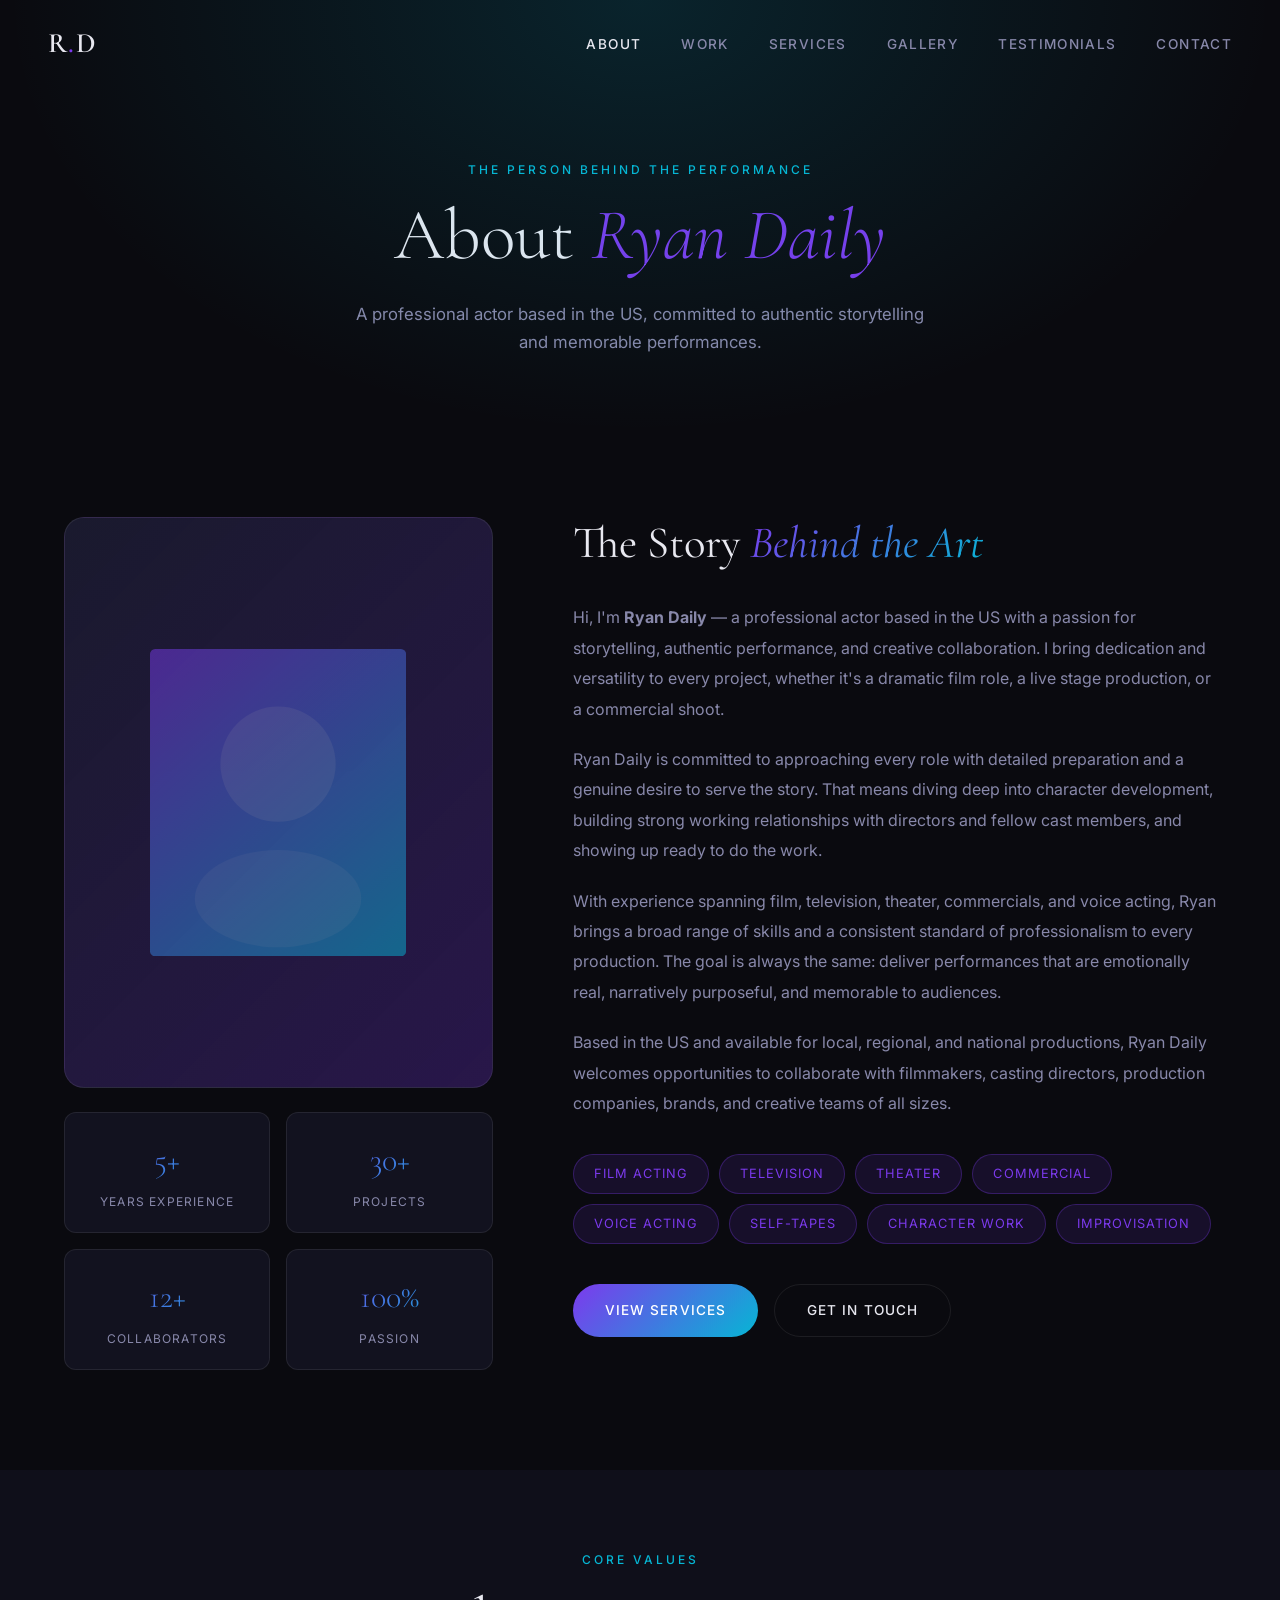
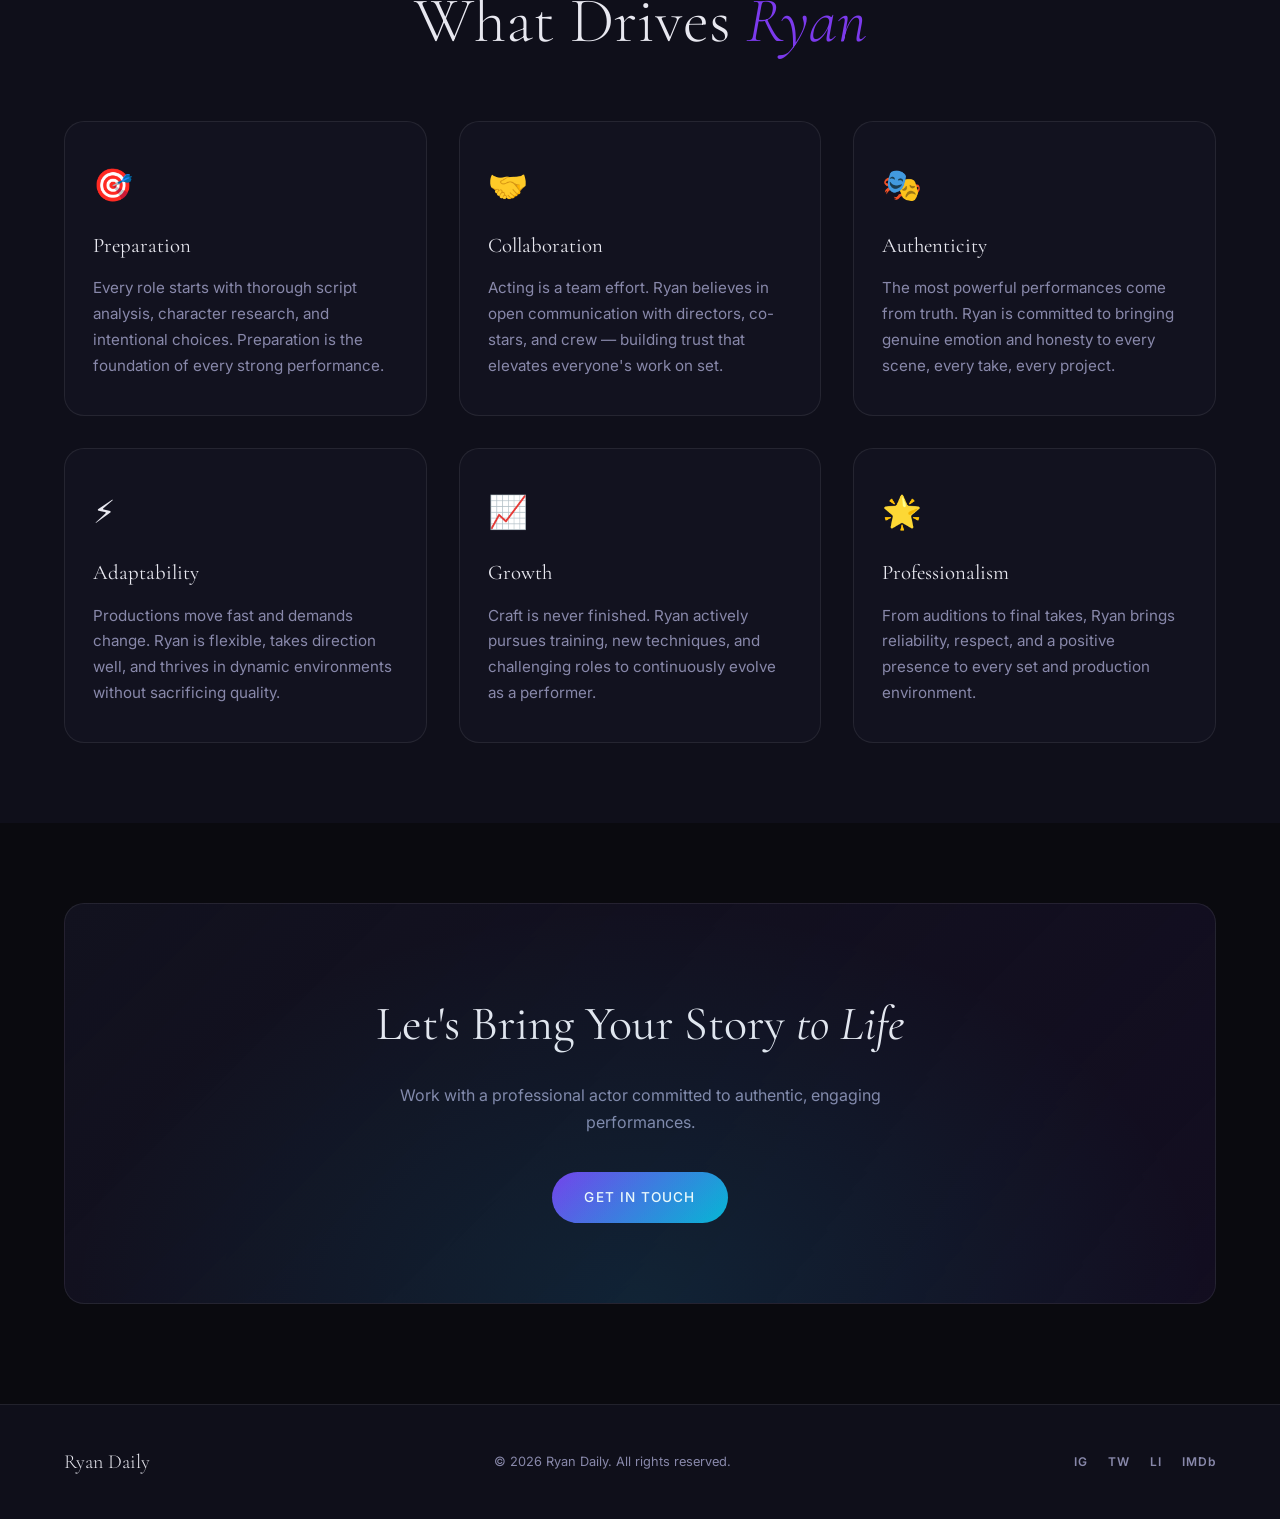
==== about.html @ a34c5577 "Add About, Services, Gallery, and Testimonials pages" ====
<!DOCTYPE html>
<html lang="en">
<head>
  <meta charset="UTF-8" />
  <meta name="viewport" content="width=device-width, initial-scale=1.0" />
  <title>About Me — Ryan Daily</title>
  <link rel="preconnect" href="https://fonts.googleapis.com" />
  <link rel="preconnect" href="https://fonts.gstatic.com" crossorigin />
  <link href="https://fonts.googleapis.com/css2?family=Cormorant+Garamond:ital,wght@0,300;0,400;0,600;1,300;1,400&family=Inter:wght@300;400;500;600&display=swap" rel="stylesheet" />
  <link rel="stylesheet" href="style.css" />
  <style>
    .page-hero {
      padding: 160px 0 80px;
      text-align: center;
      position: relative;
      overflow: hidden;
    }
    .page-hero::before {
      content: '';
      position: absolute;
      inset: 0;
      background: radial-gradient(ellipse at 50% 0%, rgba(6,182,212,0.15) 0%, transparent 70%);
      pointer-events: none;
    }
    .page-hero .section-label { display: block; margin-bottom: 16px; }
    .page-hero .section-title { font-size: clamp(2.5rem, 6vw, 4.5rem); }
    .page-hero p {
      color: var(--text-muted);
      max-width: 600px;
      margin: 24px auto 0;
      font-size: 1.05rem;
    }

    .about-page-section {
      padding: 80px 0 100px;
    }

    .about-page-grid {
      display: grid;
      grid-template-columns: 1fr 1.5fr;
      gap: 80px;
      align-items: start;
    }

    .about-page-image {
      position: sticky;
      top: 100px;
    }

    .about-page-frame {
      border-radius: var(--radius-lg);
      overflow: hidden;
      background: linear-gradient(135deg, #1a1a2e, #7c3aed44);
      aspect-ratio: 3/4;
      display: flex;
      align-items: center;
      justify-content: center;
      border: 1px solid var(--border);
    }

    .about-page-frame svg { width: 60%; opacity: 0.5; }

    .about-page-badges {
      display: grid;
      grid-template-columns: 1fr 1fr;
      gap: 16px;
      margin-top: 24px;
    }

    .about-badge {
      background: var(--bg-card);
      border: 1px solid var(--border);
      border-radius: var(--radius);
      padding: 20px;
      text-align: center;
    }

    .about-badge .num {
      display: block;
      font-family: var(--font-serif);
      font-size: 2rem;
      font-weight: 300;
      background: linear-gradient(135deg, var(--accent-1), var(--accent-2));
      -webkit-background-clip: text;
      -webkit-text-fill-color: transparent;
      background-clip: text;
    }

    .about-badge .label {
      display: block;
      font-size: 0.75rem;
      letter-spacing: 0.1em;
      text-transform: uppercase;
      color: var(--text-muted);
      margin-top: 4px;
    }

    .about-page-content h2 {
      font-family: var(--font-serif);
      font-size: clamp(1.8rem, 3.5vw, 2.8rem);
      font-weight: 400;
      line-height: 1.2;
      margin-bottom: 32px;
    }

    .about-page-content h2 em {
      font-style: italic;
      background: linear-gradient(135deg, var(--accent-1), var(--accent-2));
      -webkit-background-clip: text;
      -webkit-text-fill-color: transparent;
      background-clip: text;
    }

    .about-page-content p {
      color: var(--text-muted);
      margin-bottom: 20px;
      line-height: 1.9;
      font-size: 1rem;
    }

    .expertise-tags {
      display: flex;
      flex-wrap: wrap;
      gap: 10px;
      margin: 36px 0;
    }

    .expertise-tag {
      background: rgba(124,58,237,0.12);
      border: 1px solid rgba(124,58,237,0.3);
      border-radius: 50px;
      padding: 8px 20px;
      font-size: 0.8rem;
      letter-spacing: 0.08em;
      text-transform: uppercase;
      color: var(--accent-1);
    }

    .about-cta {
      display: flex;
      gap: 16px;
      flex-wrap: wrap;
      margin-top: 40px;
    }

    .divider {
      border: none;
      border-top: 1px solid var(--border);
      margin: 60px 0;
    }

    .mission-section {
      padding: 80px 0;
      background: var(--bg-2);
    }

    .mission-grid {
      display: grid;
      grid-template-columns: repeat(3, 1fr);
      gap: 32px;
      margin-top: 56px;
    }

    .mission-card {
      background: var(--bg-card);
      border: 1px solid var(--border);
      border-radius: var(--radius-lg);
      padding: 36px 28px;
      transition: var(--transition);
    }

    .mission-card:hover {
      border-color: var(--accent-1);
      transform: translateY(-4px);
    }

    .mission-card .icon { font-size: 2rem; margin-bottom: 16px; }

    .mission-card h3 {
      font-family: var(--font-serif);
      font-size: 1.3rem;
      font-weight: 400;
      margin-bottom: 12px;
    }

    .mission-card p {
      color: var(--text-muted);
      font-size: 0.95rem;
      line-height: 1.7;
    }

    .cta-strip {
      background: linear-gradient(135deg, var(--bg-card), rgba(124,58,237,0.08));
      border: 1px solid var(--border);
      border-radius: var(--radius-lg);
      padding: 80px 48px;
      text-align: center;
      margin: 80px 0 100px;
      position: relative;
      overflow: hidden;
    }

    .cta-strip::before {
      content: '';
      position: absolute;
      inset: 0;
      background: radial-gradient(ellipse at 50% 100%, rgba(6,182,212,0.12) 0%, transparent 70%);
      pointer-events: none;
    }

    .cta-strip h2 {
      font-family: var(--font-serif);
      font-size: clamp(2rem, 4vw, 3rem);
      font-weight: 400;
      margin-bottom: 16px;
    }

    .cta-strip p {
      color: var(--text-muted);
      max-width: 500px;
      margin: 0 auto 36px;
    }

    @media (max-width: 900px) {
      .about-page-grid { grid-template-columns: 1fr; gap: 48px; }
      .about-page-image { position: static; }
      .mission-grid { grid-template-columns: 1fr 1fr; }
    }

    @media (max-width: 600px) {
      .mission-grid { grid-template-columns: 1fr; }
      .about-page-badges { grid-template-columns: 1fr 1fr; }
      .cta-strip { padding: 48px 24px; }
    }
  </style>
</head>
<body>

  <nav id="navbar">
    <a href="index.html" class="nav-brand">R<span class="dot">.</span>D</a>
    <ul class="nav-links">
      <li><a href="about.html" style="color:var(--text)">About</a></li>
      <li><a href="index.html#work">Work</a></li>
      <li><a href="services.html">Services</a></li>
      <li><a href="gallery.html">Gallery</a></li>
      <li><a href="testimonials.html">Testimonials</a></li>
      <li><a href="index.html#contact">Contact</a></li>
    </ul>
    <button class="nav-toggle" id="navToggle" aria-label="Toggle menu">
      <span></span><span></span><span></span>
    </button>
  </nav>

  <div class="page-hero">
    <div class="container">
      <span class="section-label">The Person Behind the Performance</span>
      <h1 class="section-title">About <em>Ryan Daily</em></h1>
      <p>A professional actor based in the US, committed to authentic storytelling and memorable performances.</p>
    </div>
  </div>

  <section class="about-page-section">
    <div class="container">
      <div class="about-page-grid">
        <div class="about-page-image">
          <div class="about-page-frame">
            <svg viewBox="0 0 200 240" fill="none" xmlns="http://www.w3.org/2000/svg">
              <rect width="200" height="240" fill="url(#grad2)" rx="4"/>
              <circle cx="100" cy="90" r="45" fill="rgba(255,255,255,0.15)"/>
              <ellipse cx="100" cy="195" rx="65" ry="38" fill="rgba(255,255,255,0.1)"/>
              <defs>
                <linearGradient id="grad2" x1="0" y1="0" x2="200" y2="240" gradientUnits="userSpaceOnUse">
                  <stop offset="0%" stop-color="#7c3aed"/>
                  <stop offset="100%" stop-color="#06b6d4"/>
                </linearGradient>
              </defs>
            </svg>
          </div>
          <div class="about-page-badges">
            <div class="about-badge">
              <span class="num">5+</span>
              <span class="label">Years Experience</span>
            </div>
            <div class="about-badge">
              <span class="num">30+</span>
              <span class="label">Projects</span>
            </div>
            <div class="about-badge">
              <span class="num">12+</span>
              <span class="label">Collaborators</span>
            </div>
            <div class="about-badge">
              <span class="num">100%</span>
              <span class="label">Passion</span>
            </div>
          </div>
        </div>

        <div class="about-page-content">
          <h2>The Story <em>Behind the Art</em></h2>
          <p>Hi, I'm <strong>Ryan Daily</strong> — a professional actor based in the US with a passion for storytelling, authentic performance, and creative collaboration. I bring dedication and versatility to every project, whether it's a dramatic film role, a live stage production, or a commercial shoot.</p>
          <p>Ryan Daily is committed to approaching every role with detailed preparation and a genuine desire to serve the story. That means diving deep into character development, building strong working relationships with directors and fellow cast members, and showing up ready to do the work.</p>
          <p>With experience spanning film, television, theater, commercials, and voice acting, Ryan brings a broad range of skills and a consistent standard of professionalism to every production. The goal is always the same: deliver performances that are emotionally real, narratively purposeful, and memorable to audiences.</p>
          <p>Based in the US and available for local, regional, and national productions, Ryan Daily welcomes opportunities to collaborate with filmmakers, casting directors, production companies, brands, and creative teams of all sizes.</p>

          <div class="expertise-tags">
            <span class="expertise-tag">Film Acting</span>
            <span class="expertise-tag">Television</span>
            <span class="expertise-tag">Theater</span>
            <span class="expertise-tag">Commercial</span>
            <span class="expertise-tag">Voice Acting</span>
            <span class="expertise-tag">Self-Tapes</span>
            <span class="expertise-tag">Character Work</span>
            <span class="expertise-tag">Improvisation</span>
          </div>

          <div class="about-cta">
            <a href="services.html" class="btn btn-primary">View Services</a>
            <a href="index.html#contact" class="btn btn-outline">Get In Touch</a>
          </div>
        </div>
      </div>
    </div>
  </section>

  <section class="mission-section">
    <div class="container">
      <div class="section-header">
        <span class="section-label">Core Values</span>
        <h2 class="section-title">What Drives <em>Ryan</em></h2>
      </div>
      <div class="mission-grid">
        <div class="mission-card">
          <div class="icon">🎯</div>
          <h3>Preparation</h3>
          <p>Every role starts with thorough script analysis, character research, and intentional choices. Preparation is the foundation of every strong performance.</p>
        </div>
        <div class="mission-card">
          <div class="icon">🤝</div>
          <h3>Collaboration</h3>
          <p>Acting is a team effort. Ryan believes in open communication with directors, co-stars, and crew — building trust that elevates everyone's work on set.</p>
        </div>
        <div class="mission-card">
          <div class="icon">🎭</div>
          <h3>Authenticity</h3>
          <p>The most powerful performances come from truth. Ryan is committed to bringing genuine emotion and honesty to every scene, every take, every project.</p>
        </div>
        <div class="mission-card">
          <div class="icon">⚡</div>
          <h3>Adaptability</h3>
          <p>Productions move fast and demands change. Ryan is flexible, takes direction well, and thrives in dynamic environments without sacrificing quality.</p>
        </div>
        <div class="mission-card">
          <div class="icon">📈</div>
          <h3>Growth</h3>
          <p>Craft is never finished. Ryan actively pursues training, new techniques, and challenging roles to continuously evolve as a performer.</p>
        </div>
        <div class="mission-card">
          <div class="icon">🌟</div>
          <h3>Professionalism</h3>
          <p>From auditions to final takes, Ryan brings reliability, respect, and a positive presence to every set and production environment.</p>
        </div>
      </div>
    </div>
  </section>

  <div class="container">
    <div class="cta-strip">
      <h2>Let's Bring Your Story <em>to Life</em></h2>
      <p>Work with a professional actor committed to authentic, engaging performances.</p>
      <a href="index.html#contact" class="btn btn-primary">Get In Touch</a>
    </div>
  </div>

  <footer>
    <div class="container footer-inner">
      <span class="footer-brand">Ryan Daily</span>
      <p class="footer-copy">© 2026 Ryan Daily. All rights reserved.</p>
      <div class="footer-socials">
        <a href="#" aria-label="Instagram">IG</a>
        <a href="#" aria-label="Twitter">TW</a>
        <a href="#" aria-label="LinkedIn">LI</a>
        <a href="#" aria-label="IMDb">IMDb</a>
      </div>
    </div>
  </footer>

  <script>
    const navbar = document.getElementById('navbar');
    window.addEventListener('scroll', () => {
      navbar.classList.toggle('scrolled', window.scrollY > 50);
    });
    document.getElementById('navToggle').addEventListener('click', () => {
      document.querySelector('.nav-links').classList.toggle('open');
    });
  </script>
</body>
</html>
---- style.css ----
/* ============================================================
   BASE RESET & TOKENS
   ============================================================ */
*, *::before, *::after { box-sizing: border-box; margin: 0; padding: 0; }

:root {
  --bg:        #0a0a0f;
  --bg-2:      #0f0f1a;
  --bg-card:   #12121f;
  --accent-1:  #7c3aed;
  --accent-2:  #06b6d4;
  --accent-3:  #f59e0b;
  --text:      #e8e8f0;
  --text-muted:#8888aa;
  --border:    rgba(255,255,255,0.08);
  --radius:    12px;
  --radius-lg: 20px;
  --transition: 0.35s cubic-bezier(0.4,0,0.2,1);
  --font-serif: 'Cormorant Garamond', Georgia, serif;
  --font-sans:  'Inter', system-ui, sans-serif;
  --shadow-glow: 0 0 40px rgba(124,58,237,0.25);
}

html { scroll-behavior: smooth; }

body {
  background: var(--bg);
  color: var(--text);
  font-family: var(--font-sans);
  font-size: 16px;
  line-height: 1.7;
  overflow-x: hidden;
}

a { color: inherit; text-decoration: none; }

.container {
  max-width: 1200px;
  margin: 0 auto;
  padding: 0 24px;
}

/* ============================================================
   NAVBAR
   ============================================================ */
#navbar {
  position: fixed;
  top: 0; left: 0; right: 0;
  z-index: 100;
  display: flex;
  align-items: center;
  justify-content: space-between;
  padding: 20px 48px;
  transition: background var(--transition), padding var(--transition);
}

#navbar.scrolled {
  background: rgba(10,10,15,0.9);
  backdrop-filter: blur(16px);
  padding: 14px 48px;
  border-bottom: 1px solid var(--border);
}

.nav-brand {
  font-family: var(--font-serif);
  font-size: 1.75rem;
  font-weight: 600;
  letter-spacing: 0.05em;
}

.dot { color: var(--accent-1); }

.nav-links {
  list-style: none;
  display: flex;
  gap: 40px;
}

.nav-links a {
  font-size: 0.85rem;
  font-weight: 500;
  letter-spacing: 0.1em;
  text-transform: uppercase;
  color: var(--text-muted);
  transition: color var(--transition);
}

.nav-links a:hover { color: var(--text); }

.nav-toggle {
  display: none;
  flex-direction: column;
  gap: 5px;
  background: none;
  border: none;
  cursor: pointer;
  padding: 4px;
}

.nav-toggle span {
  display: block;
  width: 24px;
  height: 2px;
  background: var(--text);
  transition: var(--transition);
}

/* ============================================================
   HERO
   ============================================================ */
#hero {
  position: relative;
  min-height: 100vh;
  display: flex;
  align-items: center;
  justify-content: center;
  overflow: hidden;
}

.hero-bg {
  position: absolute;
  inset: 0;
  pointer-events: none;
}

.orb {
  position: absolute;
  border-radius: 50%;
  filter: blur(80px);
  opacity: 0.45;
}

.orb-1 {
  width: 500px; height: 500px;
  background: radial-gradient(circle, #7c3aed, transparent 70%);
  top: -100px; left: -100px;
  animation: drift1 12s ease-in-out infinite alternate;
}

.orb-2 {
  width: 400px; height: 400px;
  background: radial-gradient(circle, #06b6d4, transparent 70%);
  bottom: -50px; right: -50px;
  animation: drift2 15s ease-in-out infinite alternate;
}

.orb-3 {
  width: 300px; height: 300px;
  background: radial-gradient(circle, #f59e0b, transparent 70%);
  top: 50%; left: 50%;
  transform: translate(-50%, -50%);
  animation: drift3 10s ease-in-out infinite alternate;
  opacity: 0.2;
}

@keyframes drift1 { from { transform: translate(0,0); } to { transform: translate(60px, 40px); } }
@keyframes drift2 { from { transform: translate(0,0); } to { transform: translate(-50px, -30px); } }
@keyframes drift3 { from { transform: translate(-50%,-50%) scale(1); } to { transform: translate(-50%,-50%) scale(1.3); } }

.hero-content {
  position: relative;
  z-index: 2;
  text-align: center;
  max-width: 800px;
  padding: 0 24px;
}

.hero-eyebrow {
  font-size: 0.8rem;
  font-weight: 500;
  letter-spacing: 0.25em;
  text-transform: uppercase;
  color: var(--accent-2);
  margin-bottom: 20px;
}

.hero-name {
  font-family: var(--font-serif);
  font-size: clamp(4rem, 12vw, 9rem);
  font-weight: 300;
  line-height: 0.95;
  letter-spacing: -0.02em;
  margin-bottom: 24px;
}

.hero-name em {
  font-style: italic;
  background: linear-gradient(135deg, var(--accent-1), var(--accent-2));
  -webkit-background-clip: text;
  -webkit-text-fill-color: transparent;
  background-clip: text;
}

.hero-tagline {
  font-size: 1rem;
  letter-spacing: 0.3em;
  text-transform: uppercase;
  color: var(--text-muted);
  margin-bottom: 48px;
}

.hero-cta {
  display: flex;
  gap: 16px;
  justify-content: center;
  flex-wrap: wrap;
}

.scroll-hint {
  position: absolute;
  bottom: 40px;
  left: 50%;
  transform: translateX(-50%);
  display: flex;
  flex-direction: column;
  align-items: center;
  gap: 8px;
  color: var(--text-muted);
  font-size: 0.7rem;
  letter-spacing: 0.15em;
  text-transform: uppercase;
}

.scroll-line {
  width: 1px;
  height: 50px;
  background: linear-gradient(to bottom, var(--accent-1), transparent);
  animation: scrollPulse 2s ease-in-out infinite;
}

@keyframes scrollPulse {
  0%, 100% { opacity: 0.3; }
  50% { opacity: 1; }
}

/* ============================================================
   BUTTONS
   ============================================================ */
.btn {
  display: inline-flex;
  align-items: center;
  justify-content: center;
  padding: 14px 32px;
  border-radius: 50px;
  font-size: 0.85rem;
  font-weight: 500;
  letter-spacing: 0.08em;
  text-transform: uppercase;
  cursor: pointer;
  transition: var(--transition);
  border: none;
}

.btn-primary {
  background: linear-gradient(135deg, var(--accent-1), var(--accent-2));
  color: #fff;
}

.btn-primary:hover {
  transform: translateY(-2px);
  box-shadow: 0 8px 30px rgba(124,58,237,0.5);
}

.btn-outline {
  border: 1px solid var(--border);
  color: var(--text);
  background: transparent;
}

.btn-outline:hover {
  border-color: var(--accent-1);
  color: var(--accent-1);
  transform: translateY(-2px);
}

.btn-full { width: 100%; }

/* ============================================================
   SECTION SHARED
   ============================================================ */
section { padding: 120px 0; }

.section-label {
  display: block;
  font-size: 0.75rem;
  font-weight: 500;
  letter-spacing: 0.25em;
  text-transform: uppercase;
  color: var(--accent-2);
  margin-bottom: 16px;
}

.section-title {
  font-family: var(--font-serif);
  font-size: clamp(2.5rem, 5vw, 4rem);
  font-weight: 300;
  line-height: 1.1;
  margin-bottom: 24px;
}

.section-title em {
  font-style: italic;
  color: var(--accent-1);
}

.section-header {
  text-align: center;
  margin-bottom: 64px;
}

/* ============================================================
   ABOUT
   ============================================================ */
#about { background: var(--bg-2); }

.about-grid {
  display: grid;
  grid-template-columns: 1fr 1fr;
  gap: 80px;
  align-items: center;
}

.about-image-wrap { position: relative; }

.about-image-frame {
  border-radius: var(--radius-lg);
  overflow: hidden;
  border: 1px solid var(--border);
  aspect-ratio: 5/6;
  position: relative;
}

.about-image-placeholder {
  width: 100%;
  height: 100%;
  display: flex;
  flex-direction: column;
  align-items: center;
  justify-content: center;
  gap: 16px;
  background: var(--bg-card);
}

.about-image-placeholder svg {
  width: 100%;
  height: 100%;
  position: absolute;
  top: 0; left: 0;
  object-fit: cover;
}

.placeholder-label {
  position: relative;
  z-index: 2;
  font-size: 0.8rem;
  color: rgba(255,255,255,0.5);
  letter-spacing: 0.1em;
  text-transform: uppercase;
}

.about-accent-box {
  position: absolute;
  bottom: -24px;
  right: -24px;
  background: linear-gradient(135deg, var(--accent-1), var(--accent-2));
  border-radius: var(--radius);
  padding: 20px 24px;
  display: flex;
  flex-direction: column;
  align-items: center;
  box-shadow: var(--shadow-glow);
}

.accent-num {
  font-family: var(--font-serif);
  font-size: 2.5rem;
  font-weight: 600;
  line-height: 1;
  color: #fff;
}

.accent-label {
  font-size: 0.7rem;
  text-transform: uppercase;
  letter-spacing: 0.1em;
  color: rgba(255,255,255,0.8);
  text-align: center;
  margin-top: 4px;
}

.about-text p {
  color: var(--text-muted);
  margin-bottom: 16px;
}

.about-text p strong { color: var(--text); }

.about-stats {
  display: flex;
  gap: 40px;
  margin-top: 40px;
  padding-top: 40px;
  border-top: 1px solid var(--border);
}

.stat { display: flex; flex-direction: column; }

.stat-num {
  font-family: var(--font-serif);
  font-size: 2.5rem;
  font-weight: 600;
  background: linear-gradient(135deg, var(--accent-1), var(--accent-2));
  -webkit-background-clip: text;
  -webkit-text-fill-color: transparent;
  background-clip: text;
  line-height: 1;
}

.stat-label {
  font-size: 0.75rem;
  color: var(--text-muted);
  text-transform: uppercase;
  letter-spacing: 0.1em;
  margin-top: 4px;
}

/* ============================================================
   WORK
   ============================================================ */
#work { background: var(--bg); }

.work-grid {
  display: grid;
  grid-template-columns: repeat(3, 1fr);
  grid-template-rows: 320px 280px;
  gap: 20px;
}

.work-card {
  position: relative;
  border-radius: var(--radius-lg);
  overflow: hidden;
  cursor: pointer;
  border: 1px solid var(--border);
  transition: transform var(--transition), box-shadow var(--transition);
}

.work-card:hover {
  transform: translateY(-6px);
  box-shadow: 0 20px 60px rgba(0,0,0,0.5);
}

.work-card--large {
  grid-column: 1 / 3;
}

.work-card-bg {
  position: absolute;
  inset: 0;
  transition: transform var(--transition);
}

.work-card:hover .work-card-bg {
  transform: scale(1.05);
}

.work-card-content {
  position: relative;
  z-index: 2;
  padding: 32px;
  height: 100%;
  display: flex;
  flex-direction: column;
  justify-content: flex-end;
  background: linear-gradient(to top, rgba(0,0,0,0.85) 0%, transparent 60%);
}

.work-category {
  display: inline-block;
  font-size: 0.7rem;
  letter-spacing: 0.15em;
  text-transform: uppercase;
  background: rgba(255,255,255,0.1);
  border: 1px solid rgba(255,255,255,0.15);
  border-radius: 50px;
  padding: 4px 12px;
  margin-bottom: 10px;
  color: var(--text);
}

.work-card h3 {
  font-family: var(--font-serif);
  font-size: 1.5rem;
  font-weight: 400;
  margin-bottom: 6px;
}

.work-card p {
  font-size: 0.85rem;
  color: rgba(255,255,255,0.65);
}

/* ============================================================
   SKILLS
   ============================================================ */
#skills { background: var(--bg-2); }

.skills-grid {
  display: grid;
  grid-template-columns: repeat(3, 1fr);
  gap: 24px;
}

.skill-card {
  background: var(--bg-card);
  border: 1px solid var(--border);
  border-radius: var(--radius-lg);
  padding: 36px 28px;
  transition: transform var(--transition), border-color var(--transition), box-shadow var(--transition);
}

.skill-card:hover {
  transform: translateY(-6px);
  border-color: var(--accent-1);
  box-shadow: 0 10px 40px rgba(124,58,237,0.2);
}

.skill-icon { font-size: 2.5rem; margin-bottom: 16px; }

.skill-card h3 {
  font-family: var(--font-serif);
  font-size: 1.3rem;
  font-weight: 400;
  margin-bottom: 10px;
}

.skill-card p { font-size: 0.875rem; color: var(--text-muted); }

/* ============================================================
   CONTACT
   ============================================================ */
#contact { background: var(--bg); }

.contact-wrap {
  display: grid;
  grid-template-columns: 1fr 1fr;
  gap: 80px;
  align-items: start;
}

.contact-left p {
  color: var(--text-muted);
  margin-bottom: 32px;
  max-width: 400px;
}

.contact-links { display: flex; flex-direction: column; gap: 16px; }

.contact-link {
  display: flex;
  align-items: center;
  gap: 12px;
  font-size: 0.9rem;
  color: var(--text-muted);
  transition: color var(--transition);
}

.contact-link:hover { color: var(--accent-2); }

.contact-link-icon {
  width: 36px; height: 36px;
  background: var(--bg-card);
  border: 1px solid var(--border);
  border-radius: 50%;
  display: flex;
  align-items: center;
  justify-content: center;
  font-size: 0.9rem;
  flex-shrink: 0;
}

.contact-form {
  background: var(--bg-card);
  border: 1px solid var(--border);
  border-radius: var(--radius-lg);
  padding: 40px;
  display: flex;
  flex-direction: column;
  gap: 16px;
}

.form-group { display: flex; flex-direction: column; }

.contact-form input,
.contact-form select,
.contact-form textarea {
  background: rgba(255,255,255,0.04);
  border: 1px solid var(--border);
  border-radius: var(--radius);
  padding: 14px 18px;
  color: var(--text);
  font-family: var(--font-sans);
  font-size: 0.9rem;
  transition: border-color var(--transition);
  outline: none;
  appearance: none;
}

.contact-form input::placeholder,
.contact-form textarea::placeholder { color: var(--text-muted); }

.contact-form select option { background: var(--bg-2); }

.contact-form input:focus,
.contact-form select:focus,
.contact-form textarea:focus { border-color: var(--accent-1); }

.contact-form textarea { resize: vertical; min-height: 120px; }

.form-success {
  display: none;
  color: var(--accent-2);
  font-size: 0.85rem;
  text-align: center;
  padding: 8px;
}

.form-success.show { display: block; }

/* ============================================================
   FOOTER
   ============================================================ */
footer {
  background: var(--bg-2);
  border-top: 1px solid var(--border);
  padding: 40px 0;
}

.footer-inner {
  display: flex;
  align-items: center;
  justify-content: space-between;
  gap: 24px;
  flex-wrap: wrap;
}

.footer-brand {
  font-family: var(--font-serif);
  font-size: 1.25rem;
  font-weight: 300;
}

.footer-copy { font-size: 0.8rem; color: var(--text-muted); }

.footer-socials { display: flex; gap: 20px; }

.footer-socials a {
  font-size: 0.75rem;
  font-weight: 600;
  letter-spacing: 0.08em;
  color: var(--text-muted);
  transition: color var(--transition);
}

.footer-socials a:hover { color: var(--accent-2); }

/* ============================================================
   SUCCESS MODAL
   ============================================================ */
.modal-overlay {
  position: fixed;
  inset: 0;
  background: rgba(0,0,0,0.75);
  backdrop-filter: blur(6px);
  z-index: 2000;
  display: flex;
  align-items: center;
  justify-content: center;
  opacity: 0;
  pointer-events: none;
  transition: opacity 0.3s ease;
}

.modal-overlay.show {
  opacity: 1;
  pointer-events: auto;
}

.modal-box {
  background: var(--bg-2);
  border: 1px solid var(--border);
  border-radius: var(--radius-lg);
  padding: 48px 40px;
  text-align: center;
  max-width: 380px;
  width: 90%;
  box-shadow: 0 24px 80px rgba(0,0,0,0.6), 0 0 60px rgba(124,58,237,0.2);
  transform: scale(0.85) translateY(20px);
  transition: transform 0.35s cubic-bezier(0.4,0,0.2,1);
}

.modal-overlay.show .modal-box {
  transform: scale(1) translateY(0);
}

.modal-icon {
  font-size: 3rem;
  margin-bottom: 16px;
}

.modal-title {
  font-family: var(--font-serif);
  font-size: 2rem;
  font-weight: 400;
  margin-bottom: 10px;
  background: linear-gradient(135deg, var(--accent-1), var(--accent-2));
  -webkit-background-clip: text;
  -webkit-text-fill-color: transparent;
  background-clip: text;
}

.modal-msg {
  color: var(--text-muted);
  font-size: 1rem;
  margin-bottom: 28px;
}

.modal-close-btn {
  min-width: 140px;
}

/* ============================================================
   CHATBOT
   ============================================================ */
.chatbot-wrapper {
  position: fixed;
  bottom: 28px;
  right: 28px;
  z-index: 999;
  display: flex;
  flex-direction: column;
  align-items: flex-end;
  gap: 12px;
}

.chatbot-bubble {
  width: 58px; height: 58px;
  background: linear-gradient(135deg, var(--accent-1), var(--accent-2));
  border-radius: 50%;
  display: flex;
  align-items: center;
  justify-content: center;
  cursor: pointer;
  box-shadow: 0 4px 24px rgba(124,58,237,0.5);
  transition: transform var(--transition), box-shadow var(--transition);
  position: relative;
}

.chatbot-bubble:hover {
  transform: scale(1.1);
  box-shadow: 0 8px 36px rgba(124,58,237,0.7);
}

.chatbot-bubble-icon { font-size: 1.4rem; }

.chatbot-unread {
  position: absolute;
  top: -4px; right: -4px;
  width: 18px; height: 18px;
  background: var(--accent-3);
  border-radius: 50%;
  font-size: 0.65rem;
  font-weight: 700;
  color: #000;
  display: flex;
  align-items: center;
  justify-content: center;
}

.chatbot-unread.hidden { display: none; }

.chatbot-window {
  width: 360px;
  height: 500px;
  background: var(--bg-2);
  border: 1px solid var(--border);
  border-radius: var(--radius-lg);
  display: flex;
  flex-direction: column;
  overflow: hidden;
  box-shadow: 0 20px 60px rgba(0,0,0,0.5);
  transform: scale(0.85) translateY(20px);
  opacity: 0;
  pointer-events: none;
  transition: transform 0.3s cubic-bezier(0.4,0,0.2,1), opacity 0.3s ease;
  transform-origin: bottom right;
}

.chatbot-window.open {
  transform: scale(1) translateY(0);
  opacity: 1;
  pointer-events: auto;
}

.chatbot-header {
  background: linear-gradient(135deg, var(--accent-1), #5b21b6);
  padding: 16px 20px;
  display: flex;
  align-items: center;
  gap: 12px;
}

.chatbot-avatar {
  width: 36px; height: 36px;
  background: rgba(255,255,255,0.2);
  border-radius: 50%;
  display: flex;
  align-items: center;
  justify-content: center;
  font-weight: 700;
  font-size: 0.75rem;
  color: #fff;
}

.chatbot-header-info { flex: 1; }
.chatbot-name { display: block; font-weight: 600; font-size: 0.9rem; color: #fff; }
.chatbot-status { font-size: 0.72rem; color: rgba(255,255,255,0.75); }

.chatbot-close {
  background: none;
  border: none;
  color: rgba(255,255,255,0.75);
  font-size: 1rem;
  cursor: pointer;
  padding: 4px 6px;
  border-radius: 4px;
  transition: background var(--transition);
}

.chatbot-close:hover { background: rgba(255,255,255,0.15); color: #fff; }

.chatbot-messages {
  flex: 1;
  overflow-y: auto;
  padding: 20px 16px;
  display: flex;
  flex-direction: column;
  gap: 12px;
  scrollbar-width: thin;
  scrollbar-color: var(--border) transparent;
}

.chat-msg {
  max-width: 85%;
  padding: 10px 14px;
  border-radius: 16px;
  font-size: 0.875rem;
  line-height: 1.5;
  animation: msgIn 0.3s ease;
}

@keyframes msgIn {
  from { opacity: 0; transform: translateY(10px); }
  to { opacity: 1; transform: translateY(0); }
}

.chat-msg.bot {
  background: var(--bg-card);
  border: 1px solid var(--border);
  color: var(--text);
  align-self: flex-start;
  border-bottom-left-radius: 4px;
}

.chat-msg.user {
  background: linear-gradient(135deg, var(--accent-1), #5b21b6);
  color: #fff;
  align-self: flex-end;
  border-bottom-right-radius: 4px;
}

.chat-typing {
  display: flex;
  gap: 4px;
  padding: 12px 16px;
  background: var(--bg-card);
  border: 1px solid var(--border);
  border-radius: 16px;
  border-bottom-left-radius: 4px;
  align-self: flex-start;
  animation: msgIn 0.3s ease;
}

.chat-typing span {
  width: 7px; height: 7px;
  background: var(--text-muted);
  border-radius: 50%;
  animation: typingDot 1.2s ease-in-out infinite;
}

.chat-typing span:nth-child(2) { animation-delay: 0.2s; }
.chat-typing span:nth-child(3) { animation-delay: 0.4s; }

@keyframes typingDot {
  0%, 100% { opacity: 0.3; transform: translateY(0); }
  50% { opacity: 1; transform: translateY(-4px); }
}

.chat-quick-replies {
  display: flex;
  flex-wrap: wrap;
  gap: 8px;
  align-self: flex-start;
}

.quick-reply {
  background: rgba(124,58,237,0.15);
  border: 1px solid rgba(124,58,237,0.4);
  border-radius: 50px;
  padding: 6px 14px;
  font-size: 0.78rem;
  color: var(--accent-2);
  cursor: pointer;
  transition: background var(--transition), border-color var(--transition);
}

.quick-reply:hover {
  background: rgba(124,58,237,0.3);
  border-color: var(--accent-1);
  color: #fff;
}

.chatbot-input-row {
  display: flex;
  gap: 8px;
  padding: 12px 16px;
  border-top: 1px solid var(--border);
  background: var(--bg-2);
}

.chatbot-input-row input {
  flex: 1;
  background: var(--bg-card);
  border: 1px solid var(--border);
  border-radius: 50px;
  padding: 10px 16px;
  color: var(--text);
  font-size: 0.875rem;
  outline: none;
  font-family: var(--font-sans);
  transition: border-color var(--transition);
}

.chatbot-input-row input::placeholder { color: var(--text-muted); }
.chatbot-input-row input:focus { border-color: var(--accent-1); }

#chatSend {
  width: 40px; height: 40px;
  background: linear-gradient(135deg, var(--accent-1), var(--accent-2));
  border: none;
  border-radius: 50%;
  color: #fff;
  font-size: 0.9rem;
  cursor: pointer;
  transition: transform var(--transition), box-shadow var(--transition);
  flex-shrink: 0;
}

#chatSend:hover {
  transform: scale(1.1);
  box-shadow: 0 4px 16px rgba(124,58,237,0.5);
}

/* ============================================================
   ANIMATIONS
   ============================================================ */
.fade-up {
  opacity: 0;
  transform: translateY(32px);
  transition: opacity 0.8s ease, transform 0.8s ease;
}

.fade-up.visible {
  opacity: 1;
  transform: translateY(0);
}

.delay-1 { transition-delay: 0.1s; }
.delay-2 { transition-delay: 0.2s; }
.delay-3 { transition-delay: 0.3s; }
.delay-4 { transition-delay: 0.5s; }

/* ============================================================
   RESPONSIVE
   ============================================================ */
@media (max-width: 1024px) {
  .about-grid { grid-template-columns: 1fr; gap: 60px; }
  .about-image-wrap { max-width: 420px; margin: 0 auto; }
  .about-accent-box { right: -12px; }
  .work-grid {
    grid-template-columns: 1fr 1fr;
    grid-template-rows: unset;
  }
  .work-card--large { grid-column: 1 / 3; }
  .contact-wrap { grid-template-columns: 1fr; gap: 48px; }
  .contact-left p { max-width: 100%; }
}

@media (max-width: 768px) {
  #navbar { padding: 16px 24px; }
  #navbar.scrolled { padding: 12px 24px; }
  .nav-links { display: none; }
  .nav-toggle { display: flex; }

  section { padding: 80px 0; }

  .work-grid {
    grid-template-columns: 1fr;
  }
  .work-card--large { grid-column: 1; }

  .skills-grid { grid-template-columns: 1fr 1fr; }

  .footer-inner {
    flex-direction: column;
    text-align: center;
  }

  .chatbot-window { width: calc(100vw - 48px); }
  #navbar { padding: 14px 20px; }
}

@media (max-width: 480px) {
  .skills-grid { grid-template-columns: 1fr; }
  .about-stats { gap: 24px; }
  .hero-cta { flex-direction: column; align-items: center; }
}
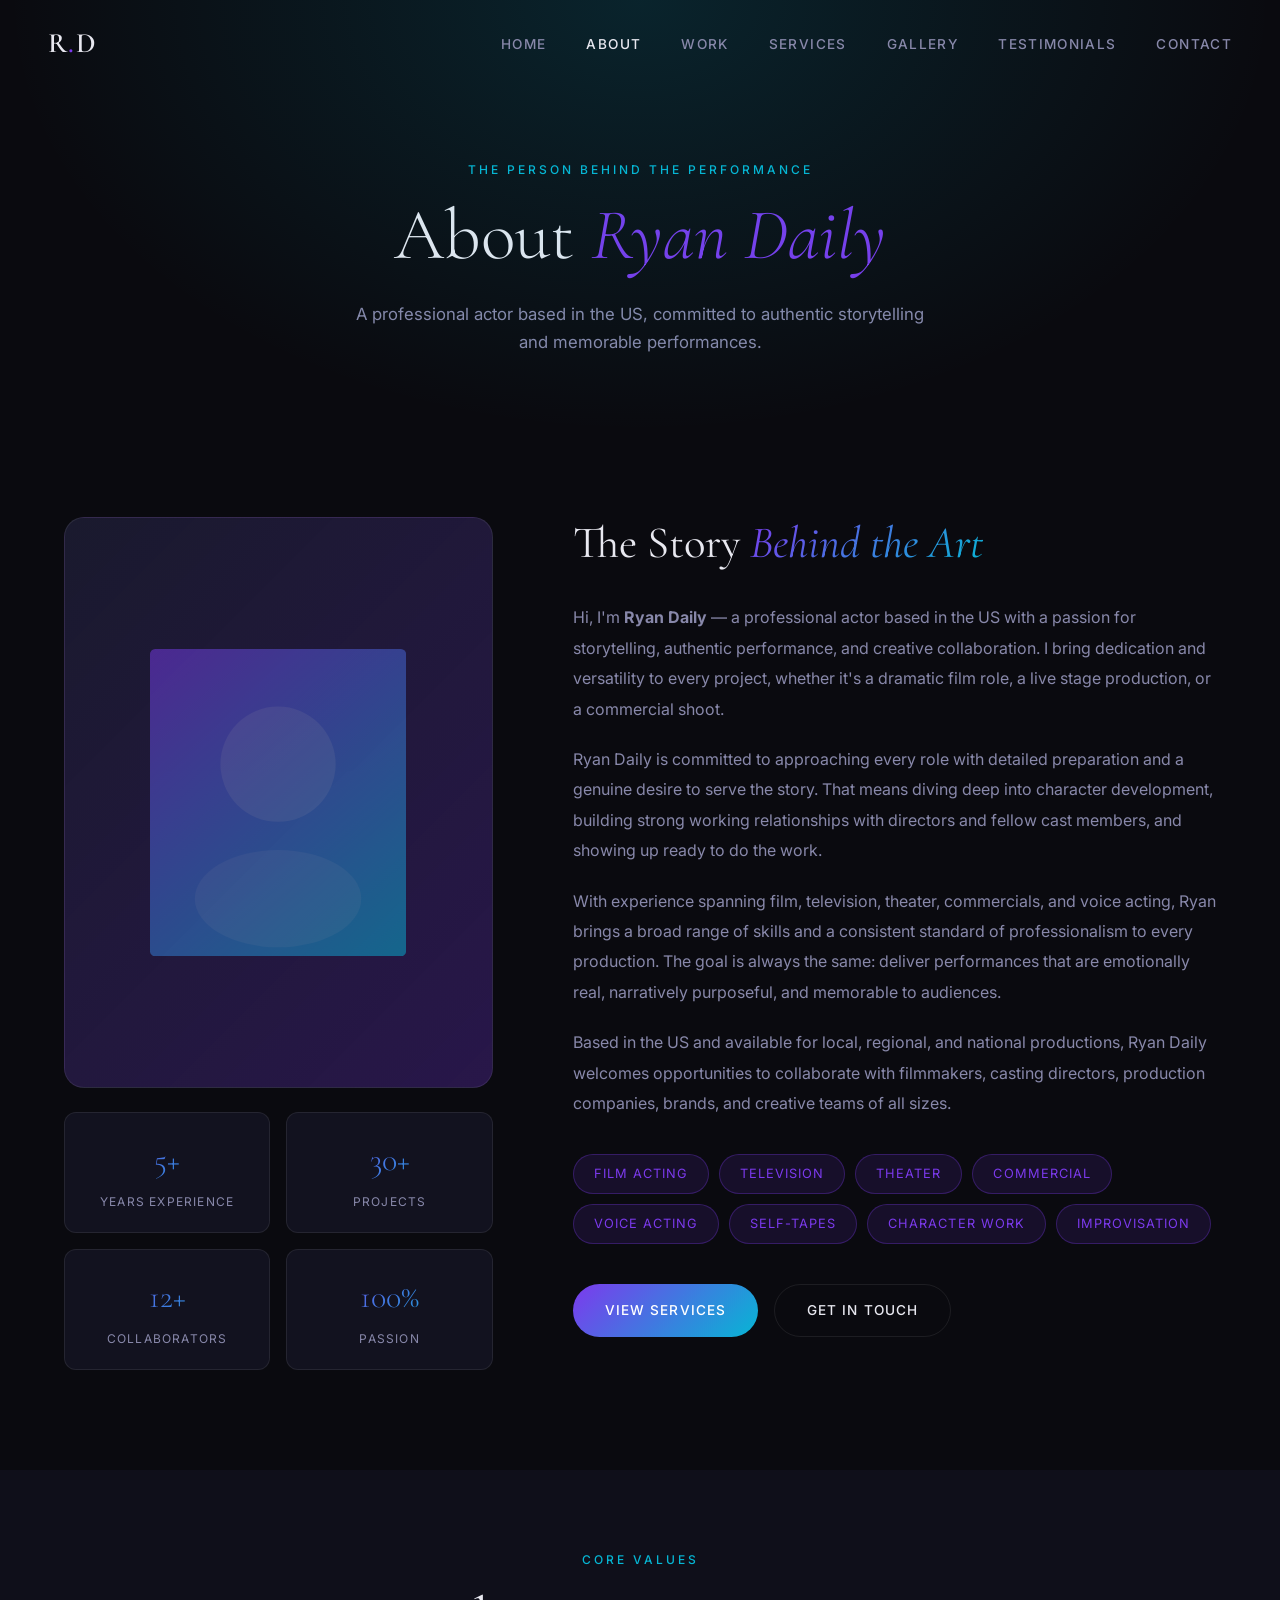
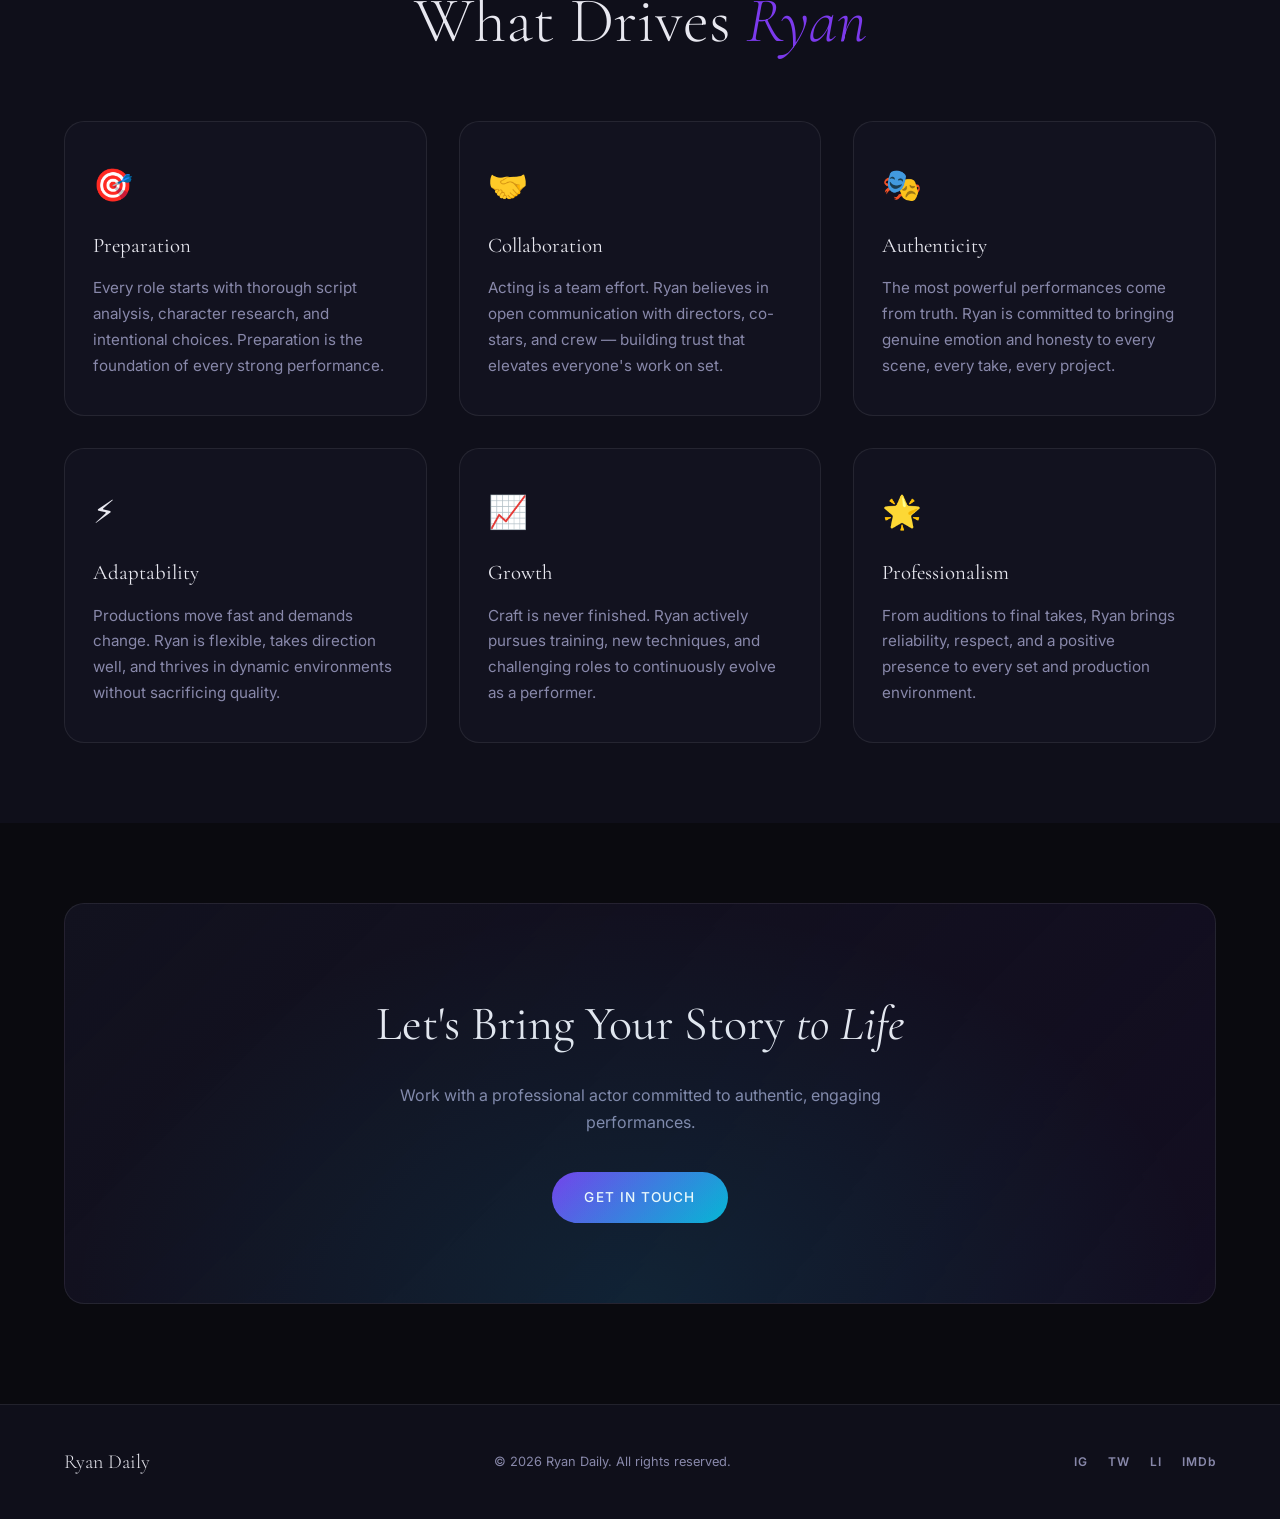
==== commit 4b24338c: "Add Home nav link to all sub-pages" ====
--- a/about.html
+++ b/about.html
@@ -239,12 +239,13 @@
   <nav id="navbar">
     <a href="index.html" class="nav-brand">R<span class="dot">.</span>D</a>
     <ul class="nav-links">
+      <li><a href="index.html">Home</a></li>
       <li><a href="about.html" style="color:var(--text)">About</a></li>
       <li><a href="index.html#work">Work</a></li>
       <li><a href="services.html">Services</a></li>
       <li><a href="gallery.html">Gallery</a></li>
       <li><a href="testimonials.html">Testimonials</a></li>
-      <li><a href="index.html#contact">Contact</a></li>
+      <li><a href="contact.html">Contact</a></li>
     </ul>
     <button class="nav-toggle" id="navToggle" aria-label="Toggle menu">
       <span></span><span></span><span></span>
@@ -316,7 +317,7 @@
 
           <div class="about-cta">
             <a href="services.html" class="btn btn-primary">View Services</a>
-            <a href="index.html#contact" class="btn btn-outline">Get In Touch</a>
+            <a href="contact.html" class="btn btn-outline">Get In Touch</a>
           </div>
         </div>
       </div>
@@ -368,7 +369,7 @@
     <div class="cta-strip">
       <h2>Let's Bring Your Story <em>to Life</em></h2>
       <p>Work with a professional actor committed to authentic, engaging performances.</p>
-      <a href="index.html#contact" class="btn btn-primary">Get In Touch</a>
+      <a href="contact.html" class="btn btn-primary">Get In Touch</a>
     </div>
   </div>
 
